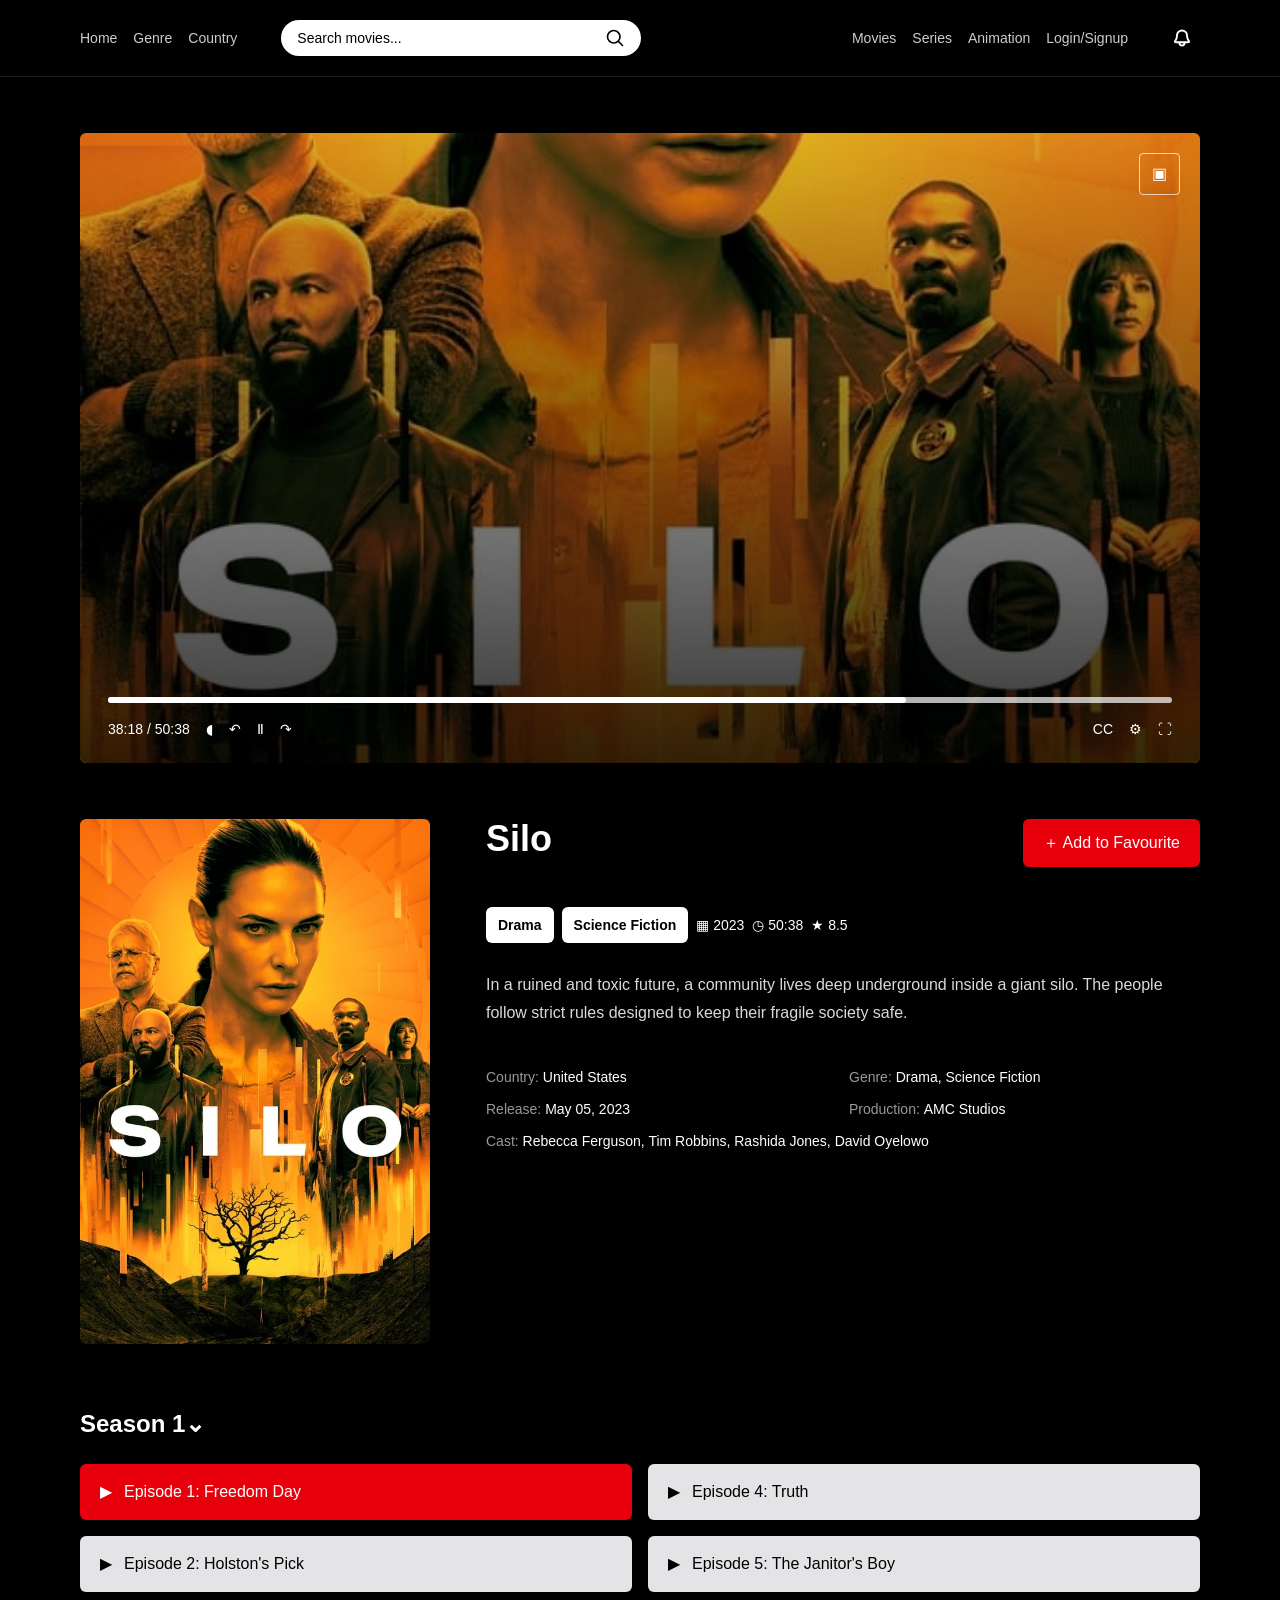
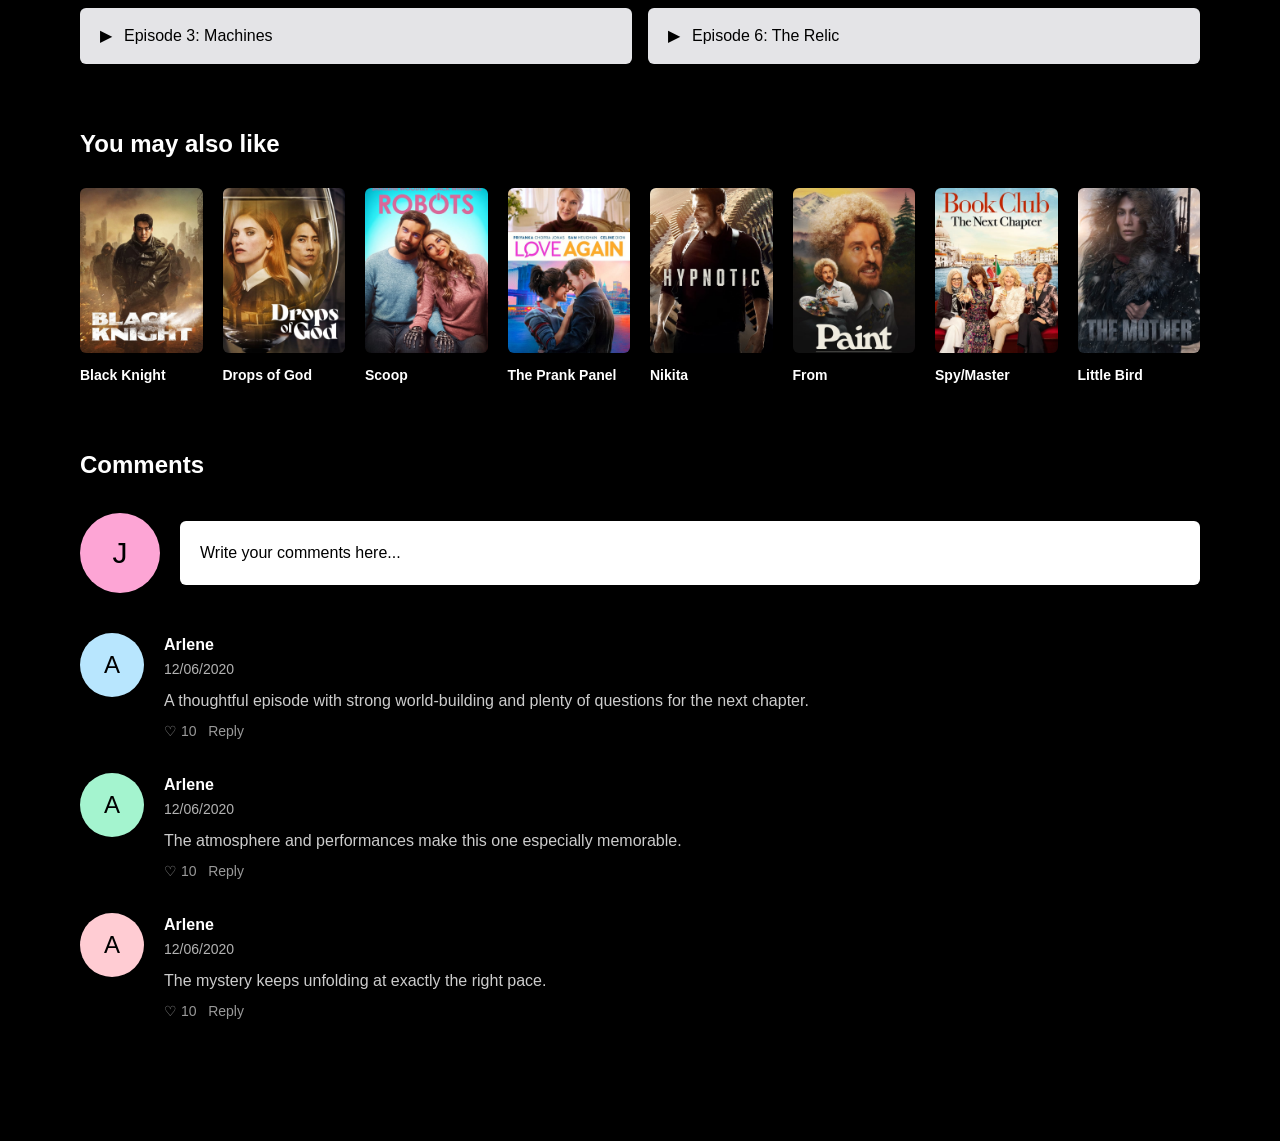
==== details.html @ daecde94 "Initialize movie website" ====
<!doctype html>
<html lang="en">
  <head>
    <meta charset="UTF-8" />
    <meta name="viewport" content="width=device-width, initial-scale=1.0" />
    <meta
      name="description"
      content="Silo series details, episodes, recommendations, and comments."
    />
    <title>Silo | Reelbox</title>
    <link href="src/output.css" rel="stylesheet" />
  </head>
  <body class="min-h-screen bg-black font-poppins text-white">
    <header class="border-b border-white/10 bg-black">
      <nav
        class="mx-auto flex max-w-[1440px] flex-wrap items-center gap-5 px-5 py-5 lg:flex-nowrap lg:gap-9 lg:px-20"
      >
       
        <div class="flex gap-4 text-sm text-white/80">
          <a href="index.html#home">Home</a>
          <a href="index.html#genre">Genre</a>
          <a href="index.html#country">Country</a>
        </div>
        <form
          class="order-3 flex w-full items-center gap-3 rounded-full bg-white px-4 py-2 text-sm text-black lg:order-none lg:ml-2 lg:max-w-[360px]"
          role="search"
        >
          <label class="sr-only" for="details-search">Search titles</label>
          <input
            id="details-search"
            type="search"
            placeholder="Search movies..."
            class="min-w-0 flex-1 bg-transparent outline-none"
          />
          <img
            src="image/search-svgrepo-com.svg"
            alt=""
            width="20"
            height="20"
          />
        </form>
        <div class="ml-auto hidden gap-4 text-sm text-white/80 lg:flex">
          <a href="index.html#Movies">Movies</a>
          <a href="index.html#Series">Series</a>
          <a href="index.html#Recommended">Animation</a>
          <a href="#comments">Login/Signup</a>
        </div>
        <button
          type="button"
          aria-label="Notifications"
          class="rounded-full p-2 hover:bg-white/10"
        >
          <img src="image/bell-svgrepo-com.svg" alt="" width="20" height="20" />
        </button>
      </nav>
    </header>

    <main class="mx-auto max-w-[1440px] px-5 py-10 lg:px-20 lg:py-14">
      <section
        aria-label="Silo player"
        class="relative overflow-hidden rounded-md bg-zinc-900"
      >
        <div
          class="aspect-video bg-cover bg-center"
          style="
            background-image:
              linear-gradient(0deg, rgba(0, 0, 0, 0.8), rgba(0, 0, 0, 0.12)),
              url(&quot;image/h1.jpg&quot;);
          "
        >
          <button
            type="button"
            aria-label="Picture in picture"
            class="absolute right-5 top-5 rounded border border-white/70 px-3 py-2"
          >
            ▣
          </button>
          <div class="absolute inset-x-7 bottom-6">
            <div class="h-1.5 rounded-full bg-white/70">
              <div class="h-full w-3/4 rounded-full bg-white"></div>
            </div>
            <div class="mt-4 flex items-center gap-4 text-sm">
              <span>38:18 / 50:38</span
              ><button type="button" aria-label="Mute">◖</button
              ><button type="button" aria-label="Replay">↶</button
              ><button type="button" aria-label="Pause">Ⅱ</button
              ><button type="button" aria-label="Forward">↷</button
              ><span class="ml-auto">CC</span><span>⚙</span><span>⛶</span>
            </div>
          </div>
        </div>
      </section>

      <section class="mt-14 grid gap-10 lg:grid-cols-[350px_1fr] lg:gap-14">
        <img
          src="image/h1.jpg"
          alt="Silo poster"
          class="w-full rounded-md object-cover"
        />
        <div>
          <div class="flex flex-wrap items-start justify-between gap-5">
            <h1 class="text-4xl font-bold">Silo</h1>
            <button
              type="button"
              class="rounded-md bg-red-600 px-5 py-3 font-medium hover:bg-red-500"
            >
              ＋ Add to Favourite
            </button>
          </div>
          <div class="mt-10 flex flex-wrap items-center gap-2 text-sm">
            <span class="rounded-md bg-white px-3 py-2 font-semibold text-black"
              >Drama</span
            ><span
              class="rounded-md bg-white px-3 py-2 font-semibold text-black"
              >Science Fiction</span
            ><span>▦ 2023</span><span>◷ 50:38</span><span>★ 8.5</span>
          </div>
          <p class="mt-7 max-w-3xl leading-7 text-white/85">
            In a ruined and toxic future, a community lives deep underground
            inside a giant silo. The people follow strict rules designed to keep
            their fragile society safe.
          </p>
          <dl class="mt-10 grid gap-3 text-sm sm:grid-cols-2">
            <div>
              <dt class="inline text-white/60">Country:</dt>
              <dd class="inline">United States</dd>
            </div>
            <div>
              <dt class="inline text-white/60">Genre:</dt>
              <dd class="inline">Drama, Science Fiction</dd>
            </div>
            <div>
              <dt class="inline text-white/60">Release:</dt>
              <dd class="inline">May 05, 2023</dd>
            </div>
            <div>
              <dt class="inline text-white/60">Production:</dt>
              <dd class="inline">AMC Studios</dd>
            </div>
            <div class="sm:col-span-2">
              <dt class="inline text-white/60">Cast:</dt>
              <dd class="inline">
                Rebecca Ferguson, Tim Robbins, Rashida Jones, David Oyelowo
              </dd>
            </div>
          </dl>
        </div>
      </section>

      <section class="mt-16" aria-labelledby="season-heading">
        <h2 id="season-heading" class="mb-6 text-2xl font-bold">Season 1⌄</h2>
        <div class="grid gap-4 md:grid-cols-2">
          <button
            type="button"
            class="flex items-center gap-3 rounded-md bg-red-600 px-5 py-4 text-left"
          >
            ▶ <span>Episode 1: Freedom Day</span>
          </button>
          <button
            type="button"
            class="flex items-center gap-3 rounded-md bg-zinc-200 px-5 py-4 text-left text-black"
          >
            ▶ <span>Episode 4: Truth</span>
          </button>
          <button
            type="button"
            class="flex items-center gap-3 rounded-md bg-zinc-200 px-5 py-4 text-left text-black"
          >
            ▶ <span>Episode 2: Holston's Pick</span>
          </button>
          <button
            type="button"
            class="flex items-center gap-3 rounded-md bg-zinc-200 px-5 py-4 text-left text-black"
          >
            ▶ <span>Episode 5: The Janitor's Boy</span>
          </button>
          <button
            type="button"
            class="flex items-center gap-3 rounded-md bg-zinc-200 px-5 py-4 text-left text-black"
          >
            ▶ <span>Episode 3: Machines</span>
          </button>
          <button
            type="button"
            class="flex items-center gap-3 rounded-md bg-zinc-200 px-5 py-4 text-left text-black"
          >
            ▶ <span>Episode 6: The Relic</span>
          </button>
        </div>
      </section>

      <section class="mt-16" aria-labelledby="related-heading">
        <h2 id="related-heading" class="mb-7 text-2xl font-bold">
          You may also like
        </h2>
        <div class="grid grid-cols-2 gap-5 sm:grid-cols-4 lg:grid-cols-8">
          <article>
            <img
              src="image/h2.jpg"
              alt="Black Knight"
              class="aspect-[256/344] w-full rounded-md object-cover"
            />
            <h3 class="mt-3 text-sm font-semibold">Black Knight</h3>
          </article>
          <article>
            <img
              src="image/h3.jpg"
              alt="Drops of God"
              class="aspect-[256/344] w-full rounded-md object-cover"
            />
            <h3 class="mt-3 text-sm font-semibold">Drops of God</h3>
          </article>
          <article>
            <img
              src="image/i1.jpg"
              alt="Scoop"
              class="aspect-[256/344] w-full rounded-md object-cover"
            />
            <h3 class="mt-3 text-sm font-semibold">Scoop</h3>
          </article>
          <article>
            <img
              src="image/i2.jpg"
              alt="The Prank Panel"
              class="aspect-[256/344] w-full rounded-md object-cover"
            />
            <h3 class="mt-3 text-sm font-semibold">The Prank Panel</h3>
          </article>
          <article>
            <img
              src="image/i3.jpg"
              alt="Nikita"
              class="aspect-[256/344] w-full rounded-md object-cover"
            />
            <h3 class="mt-3 text-sm font-semibold">Nikita</h3>
          </article>
          <article>
            <img
              src="image/i4.jpg"
              alt="From"
              class="aspect-[256/344] w-full rounded-md object-cover"
            />
            <h3 class="mt-3 text-sm font-semibold">From</h3>
          </article>
          <article>
            <img
              src="image/i5.jpg"
              alt="Spy Master"
              class="aspect-[256/344] w-full rounded-md object-cover"
            />
            <h3 class="mt-3 text-sm font-semibold">Spy/Master</h3>
          </article>
          <article>
            <img
              src="image/i6.jpg"
              alt="Little Bird"
              class="aspect-[256/344] w-full rounded-md object-cover"
            />
            <h3 class="mt-3 text-sm font-semibold">Little Bird</h3>
          </article>
        </div>
      </section>

      <section
        id="comments"
        class="mt-16 pb-16"
        aria-labelledby="comments-heading"
      >
        <h2 id="comments-heading" class="mb-8 text-2xl font-bold">Comments</h2>
        <form class="mb-10 flex items-center gap-5">
          <div
            class="grid size-20 shrink-0 place-items-center rounded-full bg-pink-300 text-3xl text-black"
          >
            J
          </div>
          <label class="sr-only" for="comment">Write your comment</label
          ><input
            id="comment"
            type="text"
            placeholder="Write your comments here..."
            class="w-full rounded-md bg-white px-5 py-5 text-black outline-none"
          />
        </form>
        <div class="space-y-8">
          <article class="flex gap-5">
            <div
              class="grid size-16 shrink-0 place-items-center rounded-full bg-sky-200 text-2xl text-black"
            >
              A
            </div>
            <div>
              <h3 class="font-semibold">Arlene</h3>
              <time class="text-sm text-white/70">12/06/2020</time>
              <p class="mt-2 text-white/80">
                A thoughtful episode with strong world-building and plenty of
                questions for the next chapter.
              </p>
              <div class="mt-2 text-sm text-white/60">♡ 10 &nbsp; Reply</div>
            </div>
          </article>
          <article class="flex gap-5">
            <div
              class="grid size-16 shrink-0 place-items-center rounded-full bg-emerald-200 text-2xl text-black"
            >
              A
            </div>
            <div>
              <h3 class="font-semibold">Arlene</h3>
              <time class="text-sm text-white/70">12/06/2020</time>
              <p class="mt-2 text-white/80">
                The atmosphere and performances make this one especially
                memorable.
              </p>
              <div class="mt-2 text-sm text-white/60">♡ 10 &nbsp; Reply</div>
            </div>
          </article>
          <article class="flex gap-5">
            <div
              class="grid size-16 shrink-0 place-items-center rounded-full bg-rose-200 text-2xl text-black"
            >
              A
            </div>
            <div>
              <h3 class="font-semibold">Arlene</h3>
              <time class="text-sm text-white/70">12/06/2020</time>
              <p class="mt-2 text-white/80">
                The mystery keeps unfolding at exactly the right pace.
              </p>
              <div class="mt-2 text-sm text-white/60">♡ 10 &nbsp; Reply</div>
            </div>
          </article>
        </div>
      </section>
    </main>
  </body>
</html>
---- src/output.css ----
/*! tailwindcss v4.3.3 | MIT License | https://tailwindcss.com */
@layer properties;
@layer theme, base, components, utilities;
@layer theme {
  :root, :host {
    --font-sans: -apple-system, BlinkMacSystemFont, "Segoe UI", Roboto, "Helvetica Neue",
      "Noto Sans", Arial, sans-serif, "Apple Color Emoji", "Segoe UI Emoji",
      "Segoe UI Symbol", "Noto Color Emoji";
    --font-mono: ui-monospace, SFMono-Regular, Menlo, Monaco, Consolas, "Liberation Mono",
      "Courier New", monospace;
    --color-red-500: oklch(63.7% 0.237 25.331);
    --color-red-600: oklch(57.7% 0.245 27.325);
    --color-red-700: oklch(50.5% 0.213 27.518);
    --color-emerald-200: oklch(90.5% 0.093 164.15);
    --color-sky-200: oklch(90.1% 0.058 230.902);
    --color-pink-300: oklch(82.3% 0.12 346.018);
    --color-rose-200: oklch(89.2% 0.058 10.001);
    --color-gray-300: oklch(87.2% 0.01 258.338);
    --color-gray-500: oklch(55.1% 0.027 264.364);
    --color-zinc-200: oklch(92% 0.004 286.32);
    --color-zinc-900: oklch(21% 0.006 285.885);
    --color-black: #000;
    --color-white: #fff;
    --spacing: 0.25rem;
    --container-3xl: 48rem;
    --text-xs: 0.75rem;
    --text-xs--line-height: calc(1 / 0.75);
    --text-sm: 0.875rem;
    --text-sm--line-height: calc(1.25 / 0.875);
    --text-base: 1rem;
    --text-base--line-height: calc(1.5 / 1);
    --text-lg: 1.125rem;
    --text-lg--line-height: calc(1.75 / 1.125);
    --text-xl: 1.25rem;
    --text-xl--line-height: calc(1.75 / 1.25);
    --text-2xl: 1.5rem;
    --text-2xl--line-height: calc(2 / 1.5);
    --text-3xl: 1.875rem;
    --text-3xl--line-height: calc(2.25 / 1.875);
    --text-4xl: 2.25rem;
    --text-4xl--line-height: calc(2.5 / 2.25);
    --text-5xl: 3rem;
    --text-5xl--line-height: 1;
    --text-6xl: 3.75rem;
    --text-6xl--line-height: 1;
    --font-weight-medium: 500;
    --font-weight-semibold: 600;
    --font-weight-bold: 700;
    --tracking-normal: 0em;
    --leading-tight: 1.25;
    --radius-md: 0.375rem;
    --radius-xl: 0.75rem;
    --aspect-video: 16 / 9;
    --default-font-family: var(--font-sans);
    --default-mono-font-family: var(--font-mono);
    --font-poppins: "Poppins", sans-serif;
  }
}
@layer base {
  *, ::after, ::before, ::backdrop, ::file-selector-button {
    box-sizing: border-box;
    margin: 0;
    padding: 0;
    border: 0 solid;
  }
  html, :host {
    line-height: 1.5;
    -webkit-text-size-adjust: 100%;
    tab-size: 4;
    font-family: var(--default-font-family, -apple-system, BlinkMacSystemFont, "Segoe UI", Roboto, "Helvetica Neue", "Noto Sans", Arial, sans-serif, "Apple Color Emoji", "Segoe UI Emoji", "Segoe UI Symbol", "Noto Color Emoji");
    font-feature-settings: var(--default-font-feature-settings, normal);
    font-variation-settings: var(--default-font-variation-settings, normal);
    -webkit-tap-highlight-color: transparent;
  }
  hr {
    height: 0;
    color: inherit;
    border-top-width: 1px;
  }
  abbr:where([title]) {
    -webkit-text-decoration: underline dotted;
    text-decoration: underline dotted;
  }
  h1, h2, h3, h4, h5, h6 {
    font-size: inherit;
    font-weight: inherit;
  }
  a {
    color: inherit;
    -webkit-text-decoration: inherit;
    text-decoration: inherit;
  }
  b, strong {
    font-weight: bolder;
  }
  code, kbd, samp, pre {
    font-family: var(--default-mono-font-family, ui-monospace, SFMono-Regular, Menlo, Monaco, Consolas, "Liberation Mono", "Courier New", monospace);
    font-feature-settings: var(--default-mono-font-feature-settings, normal);
    font-variation-settings: var(--default-mono-font-variation-settings, normal);
    font-size: 1em;
  }
  small {
    font-size: 80%;
  }
  sub, sup {
    font-size: 75%;
    line-height: 0;
    position: relative;
    vertical-align: baseline;
  }
  sub {
    bottom: -0.25em;
  }
  sup {
    top: -0.5em;
  }
  table {
    text-indent: 0;
    border-color: inherit;
    border-collapse: collapse;
  }
  :-moz-focusring:where(:not(iframe)) {
    outline: auto;
  }
  progress {
    vertical-align: baseline;
  }
  summary {
    display: list-item;
  }
  ol, ul, menu {
    list-style: none;
  }
  img, svg, video, canvas, audio, iframe, embed, object {
    display: block;
    vertical-align: middle;
  }
  img, video {
    max-width: 100%;
    height: auto;
  }
  button, input, select, optgroup, textarea, ::file-selector-button {
    font: inherit;
    font-feature-settings: inherit;
    font-variation-settings: inherit;
    letter-spacing: inherit;
    color: inherit;
    border-radius: 0;
    background-color: transparent;
    opacity: 1;
  }
  :where(select:is([multiple], [size])) optgroup {
    font-weight: bolder;
  }
  :where(select:is([multiple], [size])) optgroup option {
    padding-inline-start: 20px;
  }
  ::file-selector-button {
    margin-inline-end: 4px;
  }
  ::placeholder {
    opacity: 1;
  }
  @supports (not (-webkit-appearance: -apple-pay-button))  or (contain-intrinsic-size: 1px) {
    ::placeholder {
      color: currentcolor;
      @supports (color: color-mix(in lab, red, red)) {
        color: color-mix(in oklab, currentcolor 50%, transparent);
      }
    }
  }
  textarea {
    resize: vertical;
  }
  ::-webkit-search-decoration {
    -webkit-appearance: none;
  }
  ::-webkit-date-and-time-value {
    min-height: 1lh;
    text-align: inherit;
  }
  ::-webkit-datetime-edit {
    display: inline-flex;
  }
  ::-webkit-datetime-edit-fields-wrapper {
    padding: 0;
  }
  ::-webkit-datetime-edit, ::-webkit-datetime-edit-year-field, ::-webkit-datetime-edit-month-field, ::-webkit-datetime-edit-day-field, ::-webkit-datetime-edit-hour-field, ::-webkit-datetime-edit-minute-field, ::-webkit-datetime-edit-second-field, ::-webkit-datetime-edit-millisecond-field, ::-webkit-datetime-edit-meridiem-field {
    padding-block: 0;
  }
  ::-webkit-calendar-picker-indicator {
    line-height: 1;
  }
  :-moz-ui-invalid {
    box-shadow: none;
  }
  button, input:where([type="button"], [type="reset"], [type="submit"]), ::file-selector-button {
    appearance: button;
  }
  ::-webkit-inner-spin-button, ::-webkit-outer-spin-button {
    height: auto;
  }
  [hidden]:where(:not([hidden="until-found"])) {
    display: none !important;
  }
}
@layer utilities {
  .invisible {
    visibility: hidden;
  }
  .sr-only {
    position: absolute;
    width: 1px;
    height: 1px;
    padding: 0;
    margin: -1px;
    overflow: hidden;
    clip-path: inset(50%);
    white-space: nowrap;
    border-width: 0;
  }
  .absolute {
    position: absolute;
  }
  .relative {
    position: relative;
  }
  .inset-x-4 {
    inset-inline: calc(var(--spacing) * 4);
  }
  .inset-x-7 {
    inset-inline: calc(var(--spacing) * 7);
  }
  .top-1\/2 {
    top: calc(1 / 2 * 100%);
  }
  .top-4 {
    top: calc(var(--spacing) * 4);
  }
  .top-5 {
    top: calc(var(--spacing) * 5);
  }
  .top-\[35\%\] {
    top: 35%;
  }
  .right-5 {
    right: calc(var(--spacing) * 5);
  }
  .bottom-6 {
    bottom: calc(var(--spacing) * 6);
  }
  .left-1\/2 {
    left: calc(1 / 2 * 100%);
  }
  .isolate {
    isolation: isolate;
  }
  .z-10 {
    z-index: 10;
  }
  .order-3 {
    order: 3;
  }
  .mx-auto {
    margin-inline: auto;
  }
  .mt-2 {
    margin-top: calc(var(--spacing) * 2);
  }
  .mt-3 {
    margin-top: calc(var(--spacing) * 3);
  }
  .mt-4 {
    margin-top: calc(var(--spacing) * 4);
  }
  .mt-5 {
    margin-top: calc(var(--spacing) * 5);
  }
  .mt-7 {
    margin-top: calc(var(--spacing) * 7);
  }
  .mt-10 {
    margin-top: calc(var(--spacing) * 10);
  }
  .mt-12 {
    margin-top: calc(var(--spacing) * 12);
  }
  .mt-14 {
    margin-top: calc(var(--spacing) * 14);
  }
  .mt-16 {
    margin-top: calc(var(--spacing) * 16);
  }
  .mr-auto {
    margin-right: auto;
  }
  .mb-6 {
    margin-bottom: calc(var(--spacing) * 6);
  }
  .mb-7 {
    margin-bottom: calc(var(--spacing) * 7);
  }
  .mb-8 {
    margin-bottom: calc(var(--spacing) * 8);
  }
  .mb-10 {
    margin-bottom: calc(var(--spacing) * 10);
  }
  .ml-auto {
    margin-left: auto;
  }
  .block {
    display: block;
  }
  .flex {
    display: flex;
  }
  .grid {
    display: grid;
  }
  .hidden {
    display: none;
  }
  .inline {
    display: inline;
  }
  .aspect-\[256\/344\] {
    aspect-ratio: 256/344;
  }
  .aspect-\[352\/293\] {
    aspect-ratio: 352/293;
  }
  .aspect-video {
    aspect-ratio: var(--aspect-video);
  }
  .size-15 {
    width: calc(var(--spacing) * 15);
    height: calc(var(--spacing) * 15);
  }
  .size-16 {
    width: calc(var(--spacing) * 16);
    height: calc(var(--spacing) * 16);
  }
  .size-20 {
    width: calc(var(--spacing) * 20);
    height: calc(var(--spacing) * 20);
  }
  .h-1\.5 {
    height: calc(var(--spacing) * 1.5);
  }
  .h-10 {
    height: calc(var(--spacing) * 10);
  }
  .h-\[13\.3px\] {
    height: 13.3px;
  }
  .h-\[15px\] {
    height: 15px;
  }
  .h-\[21px\] {
    height: 21px;
  }
  .h-\[103px\] {
    height: 103px;
  }
  .h-full {
    height: 100%;
  }
  .min-h-\[680px\] {
    min-height: 680px;
  }
  .min-h-screen {
    min-height: 100vh;
  }
  .w-3\/4 {
    width: calc(3 / 4 * 100%);
  }
  .w-10 {
    width: calc(var(--spacing) * 10);
  }
  .w-\[13\.3px\] {
    width: 13.3px;
  }
  .w-\[21px\] {
    width: 21px;
  }
  .w-\[34px\] {
    width: 34px;
  }
  .w-\[64px\] {
    width: 64px;
  }
  .w-full {
    width: 100%;
  }
  .max-w-3xl {
    max-width: var(--container-3xl);
  }
  .max-w-\[860px\] {
    max-width: 860px;
  }
  .max-w-\[1440px\] {
    max-width: 1440px;
  }
  .max-w-full {
    max-width: 100%;
  }
  .min-w-0 {
    min-width: 0px;
  }
  .flex-1 {
    flex: 1;
  }
  .flex-none {
    flex: none;
  }
  .shrink-0 {
    flex-shrink: 0;
  }
  .-translate-x-1\/2 {
    --tw-translate-x: calc(calc(1 / 2 * 100%) * -1);
    translate: var(--tw-translate-x) var(--tw-translate-y);
  }
  .-translate-y-1\/2 {
    --tw-translate-y: calc(calc(1 / 2 * 100%) * -1);
    translate: var(--tw-translate-x) var(--tw-translate-y);
  }
  .cursor-pointer {
    cursor: pointer;
  }
  .grid-cols-1 {
    grid-template-columns: repeat(1, minmax(0, 1fr));
  }
  .grid-cols-2 {
    grid-template-columns: repeat(2, minmax(0, 1fr));
  }
  .flex-col {
    flex-direction: column;
  }
  .flex-wrap {
    flex-wrap: wrap;
  }
  .place-items-center {
    place-items: center;
  }
  .items-center {
    align-items: center;
  }
  .items-start {
    align-items: flex-start;
  }
  .justify-between {
    justify-content: space-between;
  }
  .justify-center {
    justify-content: center;
  }
  .justify-end {
    justify-content: flex-end;
  }
  .gap-1 {
    gap: var(--spacing);
  }
  .gap-2 {
    gap: calc(var(--spacing) * 2);
  }
  .gap-2\.5 {
    gap: calc(var(--spacing) * 2.5);
  }
  .gap-3 {
    gap: calc(var(--spacing) * 3);
  }
  .gap-4 {
    gap: calc(var(--spacing) * 4);
  }
  .gap-5 {
    gap: calc(var(--spacing) * 5);
  }
  .gap-6 {
    gap: calc(var(--spacing) * 6);
  }
  .gap-10 {
    gap: calc(var(--spacing) * 10);
  }
  :where(.space-y-8 > :not(:last-child)) {
    --tw-space-y-reverse: 0;
    margin-block-start: calc(calc(var(--spacing) * 8) * var(--tw-space-y-reverse));
    margin-block-end: calc(calc(var(--spacing) * 8) * calc(1 - var(--tw-space-y-reverse)));
  }
  .gap-x-2 {
    column-gap: calc(var(--spacing) * 2);
  }
  .gap-x-3 {
    column-gap: calc(var(--spacing) * 3);
  }
  .gap-x-5 {
    column-gap: calc(var(--spacing) * 5);
  }
  .gap-y-3 {
    row-gap: calc(var(--spacing) * 3);
  }
  .gap-y-5 {
    row-gap: calc(var(--spacing) * 5);
  }
  .self-center {
    align-self: center;
  }
  .overflow-hidden {
    overflow: hidden;
  }
  .overflow-x-hidden {
    overflow-x: hidden;
  }
  .rounded {
    border-radius: 0.25rem;
  }
  .rounded-full {
    border-radius: calc(infinity * 1px);
  }
  .rounded-md {
    border-radius: var(--radius-md);
  }
  .rounded-xl {
    border-radius: var(--radius-xl);
  }
  .border {
    border-style: var(--tw-border-style);
    border-width: 1px;
  }
  .border-2 {
    border-style: var(--tw-border-style);
    border-width: 2px;
  }
  .border-b {
    border-bottom-style: var(--tw-border-style);
    border-bottom-width: 1px;
  }
  .border-gray-300 {
    border-color: var(--color-gray-300);
  }
  .border-red-600 {
    border-color: var(--color-red-600);
  }
  .border-white\/10 {
    border-color: color-mix(in srgb, #fff 10%, transparent);
    @supports (color: color-mix(in lab, red, red)) {
      border-color: color-mix(in oklab, var(--color-white) 10%, transparent);
    }
  }
  .border-white\/70 {
    border-color: color-mix(in srgb, #fff 70%, transparent);
    @supports (color: color-mix(in lab, red, red)) {
      border-color: color-mix(in oklab, var(--color-white) 70%, transparent);
    }
  }
  .bg-\[\#050505\] {
    background-color: #050505;
  }
  .bg-\[\#ff0000\] {
    background-color: #ff0000;
  }
  .bg-black {
    background-color: var(--color-black);
  }
  .bg-black\/10 {
    background-color: color-mix(in srgb, #000 10%, transparent);
    @supports (color: color-mix(in lab, red, red)) {
      background-color: color-mix(in oklab, var(--color-black) 10%, transparent);
    }
  }
  .bg-emerald-200 {
    background-color: var(--color-emerald-200);
  }
  .bg-pink-300 {
    background-color: var(--color-pink-300);
  }
  .bg-red-600 {
    background-color: var(--color-red-600);
  }
  .bg-red-700 {
    background-color: var(--color-red-700);
  }
  .bg-rose-200 {
    background-color: var(--color-rose-200);
  }
  .bg-sky-200 {
    background-color: var(--color-sky-200);
  }
  .bg-transparent {
    background-color: transparent;
  }
  .bg-white {
    background-color: var(--color-white);
  }
  .bg-white\/70 {
    background-color: color-mix(in srgb, #fff 70%, transparent);
    @supports (color: color-mix(in lab, red, red)) {
      background-color: color-mix(in oklab, var(--color-white) 70%, transparent);
    }
  }
  .bg-zinc-200 {
    background-color: var(--color-zinc-200);
  }
  .bg-zinc-900 {
    background-color: var(--color-zinc-900);
  }
  .bg-\[url\(\'\.\.\/image\/Rectangle\.png\'\)\] {
    background-image: url('../image/Rectangle.png');
  }
  .bg-cover {
    background-size: cover;
  }
  .bg-center {
    background-position: center;
  }
  .object-cover {
    object-fit: cover;
  }
  .p-2 {
    padding: calc(var(--spacing) * 2);
  }
  .px-2 {
    padding-inline: calc(var(--spacing) * 2);
  }
  .px-3 {
    padding-inline: calc(var(--spacing) * 3);
  }
  .px-4 {
    padding-inline: calc(var(--spacing) * 4);
  }
  .px-5 {
    padding-inline: calc(var(--spacing) * 5);
  }
  .px-6 {
    padding-inline: calc(var(--spacing) * 6);
  }
  .py-1 {
    padding-block: var(--spacing);
  }
  .py-1\.5 {
    padding-block: calc(var(--spacing) * 1.5);
  }
  .py-2 {
    padding-block: calc(var(--spacing) * 2);
  }
  .py-3 {
    padding-block: calc(var(--spacing) * 3);
  }
  .py-4 {
    padding-block: calc(var(--spacing) * 4);
  }
  .py-5 {
    padding-block: calc(var(--spacing) * 5);
  }
  .py-10 {
    padding-block: calc(var(--spacing) * 10);
  }
  .pt-10 {
    padding-top: calc(var(--spacing) * 10);
  }
  .pt-20 {
    padding-top: calc(var(--spacing) * 20);
  }
  .pb-12 {
    padding-bottom: calc(var(--spacing) * 12);
  }
  .pb-16 {
    padding-bottom: calc(var(--spacing) * 16);
  }
  .text-left {
    text-align: left;
  }
  .font-poppins {
    font-family: var(--font-poppins);
  }
  .text-2xl {
    font-size: var(--text-2xl);
    line-height: var(--tw-leading, var(--text-2xl--line-height));
  }
  .text-3xl {
    font-size: var(--text-3xl);
    line-height: var(--tw-leading, var(--text-3xl--line-height));
  }
  .text-4xl {
    font-size: var(--text-4xl);
    line-height: var(--tw-leading, var(--text-4xl--line-height));
  }
  .text-base {
    font-size: var(--text-base);
    line-height: var(--tw-leading, var(--text-base--line-height));
  }
  .text-lg {
    font-size: var(--text-lg);
    line-height: var(--tw-leading, var(--text-lg--line-height));
  }
  .text-sm {
    font-size: var(--text-sm);
    line-height: var(--tw-leading, var(--text-sm--line-height));
  }
  .text-xl {
    font-size: var(--text-xl);
    line-height: var(--tw-leading, var(--text-xl--line-height));
  }
  .text-xs {
    font-size: var(--text-xs);
    line-height: var(--tw-leading, var(--text-xs--line-height));
  }
  .text-\[11px\] {
    font-size: 11px;
  }
  .leading-6 {
    --tw-leading: calc(var(--spacing) * 6);
    line-height: calc(var(--spacing) * 6);
  }
  .leading-7 {
    --tw-leading: calc(var(--spacing) * 7);
    line-height: calc(var(--spacing) * 7);
  }
  .leading-none {
    --tw-leading: 1;
    line-height: 1;
  }
  .leading-tight {
    --tw-leading: var(--leading-tight);
    line-height: var(--leading-tight);
  }
  .font-bold {
    --tw-font-weight: var(--font-weight-bold);
    font-weight: var(--font-weight-bold);
  }
  .font-medium {
    --tw-font-weight: var(--font-weight-medium);
    font-weight: var(--font-weight-medium);
  }
  .font-semibold {
    --tw-font-weight: var(--font-weight-semibold);
    font-weight: var(--font-weight-semibold);
  }
  .tracking-normal {
    --tw-tracking: var(--tracking-normal);
    letter-spacing: var(--tracking-normal);
  }
  .text-black {
    color: var(--color-black);
  }
  .text-white {
    color: var(--color-white);
  }
  .text-white\/60 {
    color: color-mix(in srgb, #fff 60%, transparent);
    @supports (color: color-mix(in lab, red, red)) {
      color: color-mix(in oklab, var(--color-white) 60%, transparent);
    }
  }
  .text-white\/70 {
    color: color-mix(in srgb, #fff 70%, transparent);
    @supports (color: color-mix(in lab, red, red)) {
      color: color-mix(in oklab, var(--color-white) 70%, transparent);
    }
  }
  .text-white\/80 {
    color: color-mix(in srgb, #fff 80%, transparent);
    @supports (color: color-mix(in lab, red, red)) {
      color: color-mix(in oklab, var(--color-white) 80%, transparent);
    }
  }
  .text-white\/85 {
    color: color-mix(in srgb, #fff 85%, transparent);
    @supports (color: color-mix(in lab, red, red)) {
      color: color-mix(in oklab, var(--color-white) 85%, transparent);
    }
  }
  .outline-none {
    --tw-outline-style: none;
    outline-style: none;
  }
  .placeholder\:text-gray-500::placeholder {
    color: var(--color-gray-500);
  }
  .before\:absolute::before {
    content: var(--tw-content);
    position: absolute;
  }
  .before\:inset-0::before {
    content: var(--tw-content);
    inset: 0px;
  }
  .before\:z-0::before {
    content: var(--tw-content);
    z-index: 0;
  }
  .before\:bg-\[linear-gradient\(90deg\,rgba\(0\,0\,0\,\.88\)\,rgba\(0\,0\,0\,\.44\)\,rgba\(0\,0\,0\,\.12\)\)\,linear-gradient\(0deg\,\#050505\,transparent_42\%\)\]::before {
    content: var(--tw-content);
    background-image: linear-gradient(90deg,rgba(0,0,0,.88),rgba(0,0,0,.44),rgba(0,0,0,.12)),linear-gradient(0deg,#050505,transparent 42%);
  }
  .before\:content-\[\'\'\]::before {
    --tw-content: '';
    content: var(--tw-content);
  }
  @media (hover: hover) {
    .hover\:bg-red-500:hover {
      background-color: var(--color-red-500);
    }
    .hover\:bg-white\/10:hover {
      background-color: color-mix(in srgb, #fff 10%, transparent);
    }
    @supports (color: color-mix(in lab, red, red)) {
      .hover\:bg-white\/10:hover {
        background-color: color-mix(in oklab, var(--color-white) 10%, transparent);
      }
    }
  }
  .focus-visible\:outline-2:focus-visible {
    outline-style: var(--tw-outline-style);
    outline-width: 2px;
  }
  .focus-visible\:outline-red-500:focus-visible {
    outline-color: var(--color-red-500);
  }
  @media (width < 40rem) {
    .max-sm\:basis-full {
      flex-basis: 100%;
    }
    .max-sm\:flex-wrap {
      flex-wrap: wrap;
    }
  }
  @media (width >= 40rem) {
    .sm\:col-span-2 {
      grid-column: span 2 / span 2;
    }
    .sm\:min-h-\[760px\] {
      min-height: 760px;
    }
    .sm\:grid-cols-2 {
      grid-template-columns: repeat(2, minmax(0, 1fr));
    }
    .sm\:grid-cols-4 {
      grid-template-columns: repeat(4, minmax(0, 1fr));
    }
    .sm\:flex-row {
      flex-direction: row;
    }
    .sm\:flex-wrap {
      flex-wrap: wrap;
    }
    .sm\:px-8 {
      padding-inline: calc(var(--spacing) * 8);
    }
    .sm\:px-10 {
      padding-inline: calc(var(--spacing) * 10);
    }
    .sm\:pt-20 {
      padding-top: calc(var(--spacing) * 20);
    }
    .sm\:text-5xl {
      font-size: var(--text-5xl);
      line-height: var(--tw-leading, var(--text-5xl--line-height));
    }
    .sm\:text-base {
      font-size: var(--text-base);
      line-height: var(--tw-leading, var(--text-base--line-height));
    }
  }
  @media (width >= 48rem) {
    .md\:grid-cols-2 {
      grid-template-columns: repeat(2, minmax(0, 1fr));
    }
  }
  @media (width >= 64rem) {
    .lg\:order-none {
      order: 0;
    }
    .lg\:ml-2 {
      margin-left: calc(var(--spacing) * 2);
    }
    .lg\:flex {
      display: flex;
    }
    .lg\:max-w-\[360px\] {
      max-width: 360px;
    }
    .lg\:grid-cols-3 {
      grid-template-columns: repeat(3, minmax(0, 1fr));
    }
    .lg\:grid-cols-4 {
      grid-template-columns: repeat(4, minmax(0, 1fr));
    }
    .lg\:grid-cols-8 {
      grid-template-columns: repeat(8, minmax(0, 1fr));
    }
    .lg\:grid-cols-\[350px_1fr\] {
      grid-template-columns: 350px 1fr;
    }
    .lg\:flex-nowrap {
      flex-wrap: nowrap;
    }
    .lg\:gap-9 {
      gap: calc(var(--spacing) * 9);
    }
    .lg\:gap-10 {
      gap: calc(var(--spacing) * 10);
    }
    .lg\:gap-14 {
      gap: calc(var(--spacing) * 14);
    }
    .lg\:gap-x-10 {
      column-gap: calc(var(--spacing) * 10);
    }
    .lg\:px-20 {
      padding-inline: calc(var(--spacing) * 20);
    }
    .lg\:py-10 {
      padding-block: calc(var(--spacing) * 10);
    }
    .lg\:py-14 {
      padding-block: calc(var(--spacing) * 14);
    }
    .lg\:py-16 {
      padding-block: calc(var(--spacing) * 16);
    }
    .lg\:pt-28 {
      padding-top: calc(var(--spacing) * 28);
    }
    .lg\:text-6xl {
      font-size: var(--text-6xl);
      line-height: var(--tw-leading, var(--text-6xl--line-height));
    }
  }
}
@import url("https://fonts.googleapis.com/css2?family=Poppins:wght@300;400;500;600;700&display=swap");
@layer base {
  html {
    scroll-behavior: smooth;
  }
  body {
    min-width: 0;
    overflow-x: hidden;
    background: #050505;
    color: #fff;
    font-family: var(--font-poppins);
  }
  img {
    object-fit: cover;
  }
}
@property --tw-translate-x {
  syntax: "*";
  inherits: false;
  initial-value: 0;
}
@property --tw-translate-y {
  syntax: "*";
  inherits: false;
  initial-value: 0;
}
@property --tw-translate-z {
  syntax: "*";
  inherits: false;
  initial-value: 0;
}
@property --tw-space-y-reverse {
  syntax: "*";
  inherits: false;
  initial-value: 0;
}
@property --tw-border-style {
  syntax: "*";
  inherits: false;
  initial-value: solid;
}
@property --tw-leading {
  syntax: "*";
  inherits: false;
}
@property --tw-font-weight {
  syntax: "*";
  inherits: false;
}
@property --tw-tracking {
  syntax: "*";
  inherits: false;
}
@property --tw-content {
  syntax: "*";
  initial-value: "";
  inherits: false;
}
@property --tw-outline-style {
  syntax: "*";
  inherits: false;
  initial-value: solid;
}
@layer properties {
  @supports ((-webkit-hyphens: none) and (not (margin-trim: inline))) or ((-moz-orient: inline) and (not (color:rgb(from red r g b)))) {
    *, ::before, ::after, ::backdrop {
      --tw-translate-x: 0;
      --tw-translate-y: 0;
      --tw-translate-z: 0;
      --tw-space-y-reverse: 0;
      --tw-border-style: solid;
      --tw-leading: initial;
      --tw-font-weight: initial;
      --tw-tracking: initial;
      --tw-content: "";
      --tw-outline-style: solid;
    }
  }
}
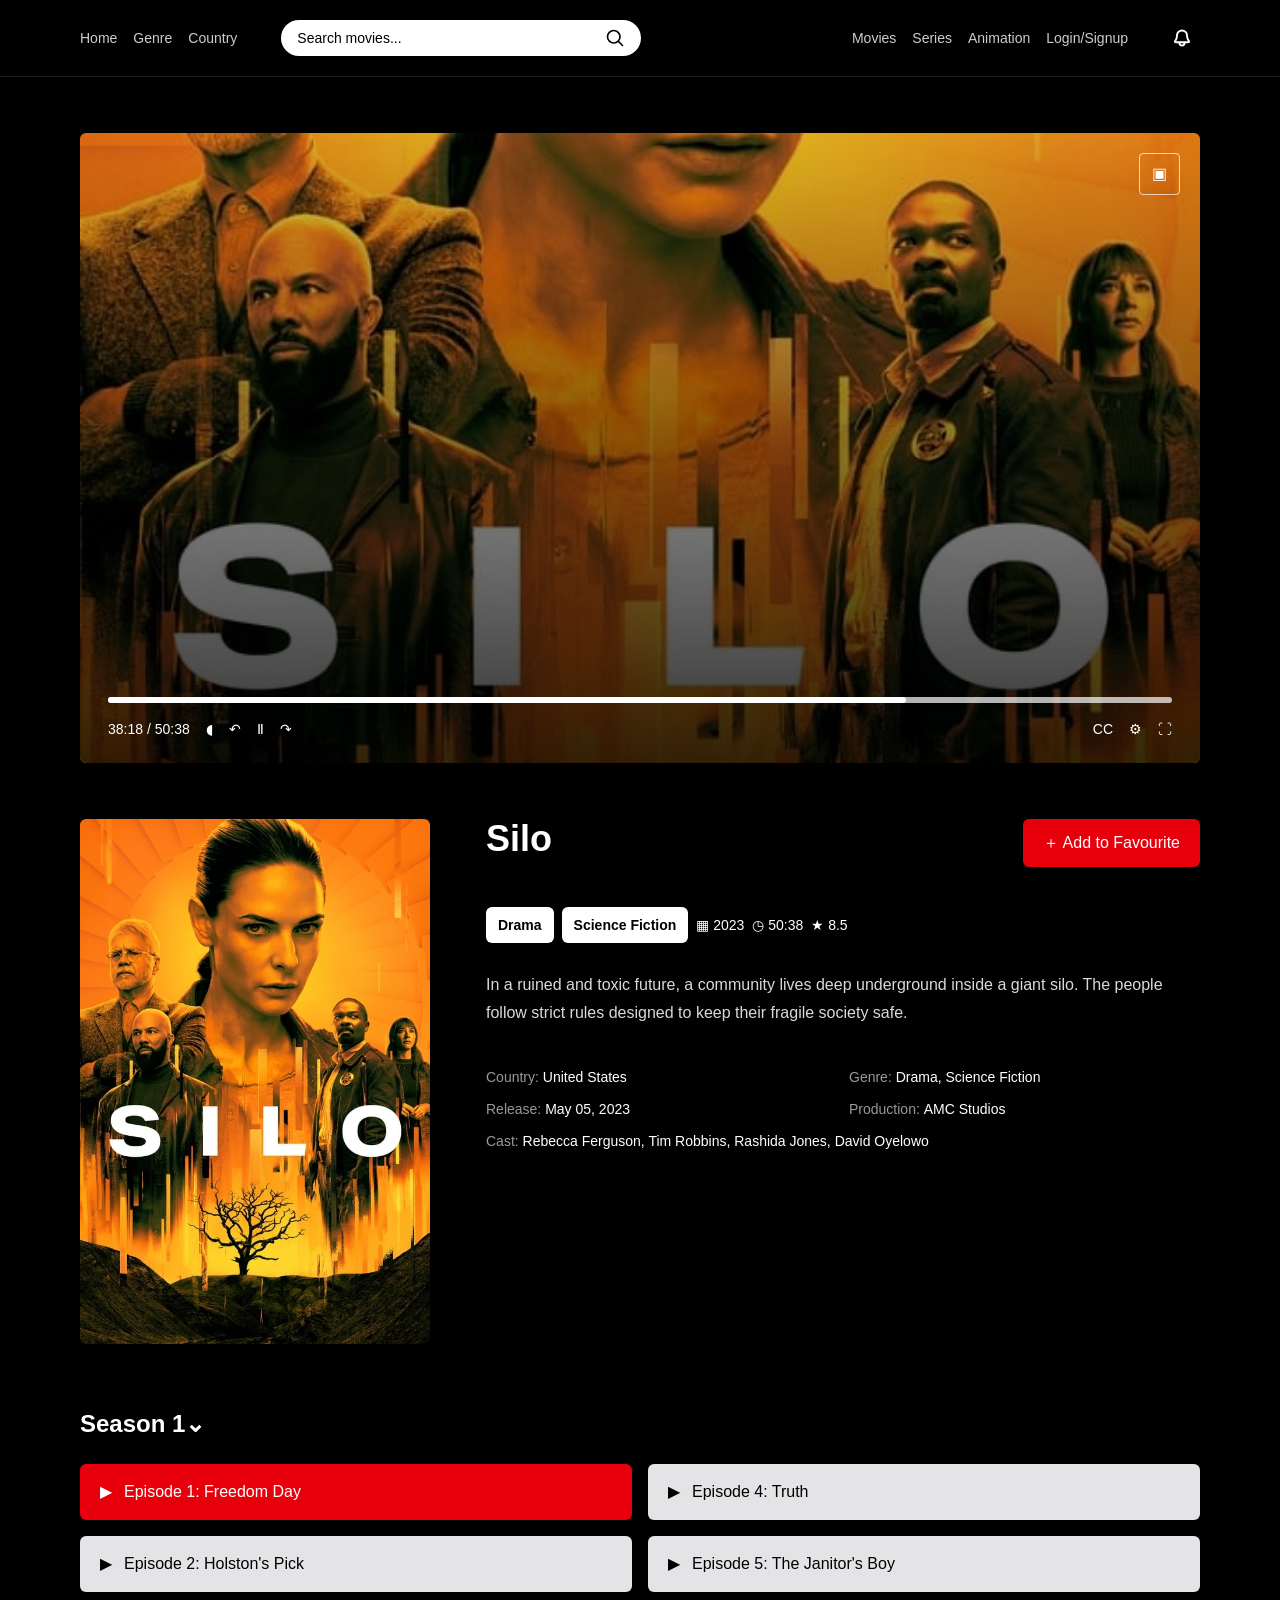
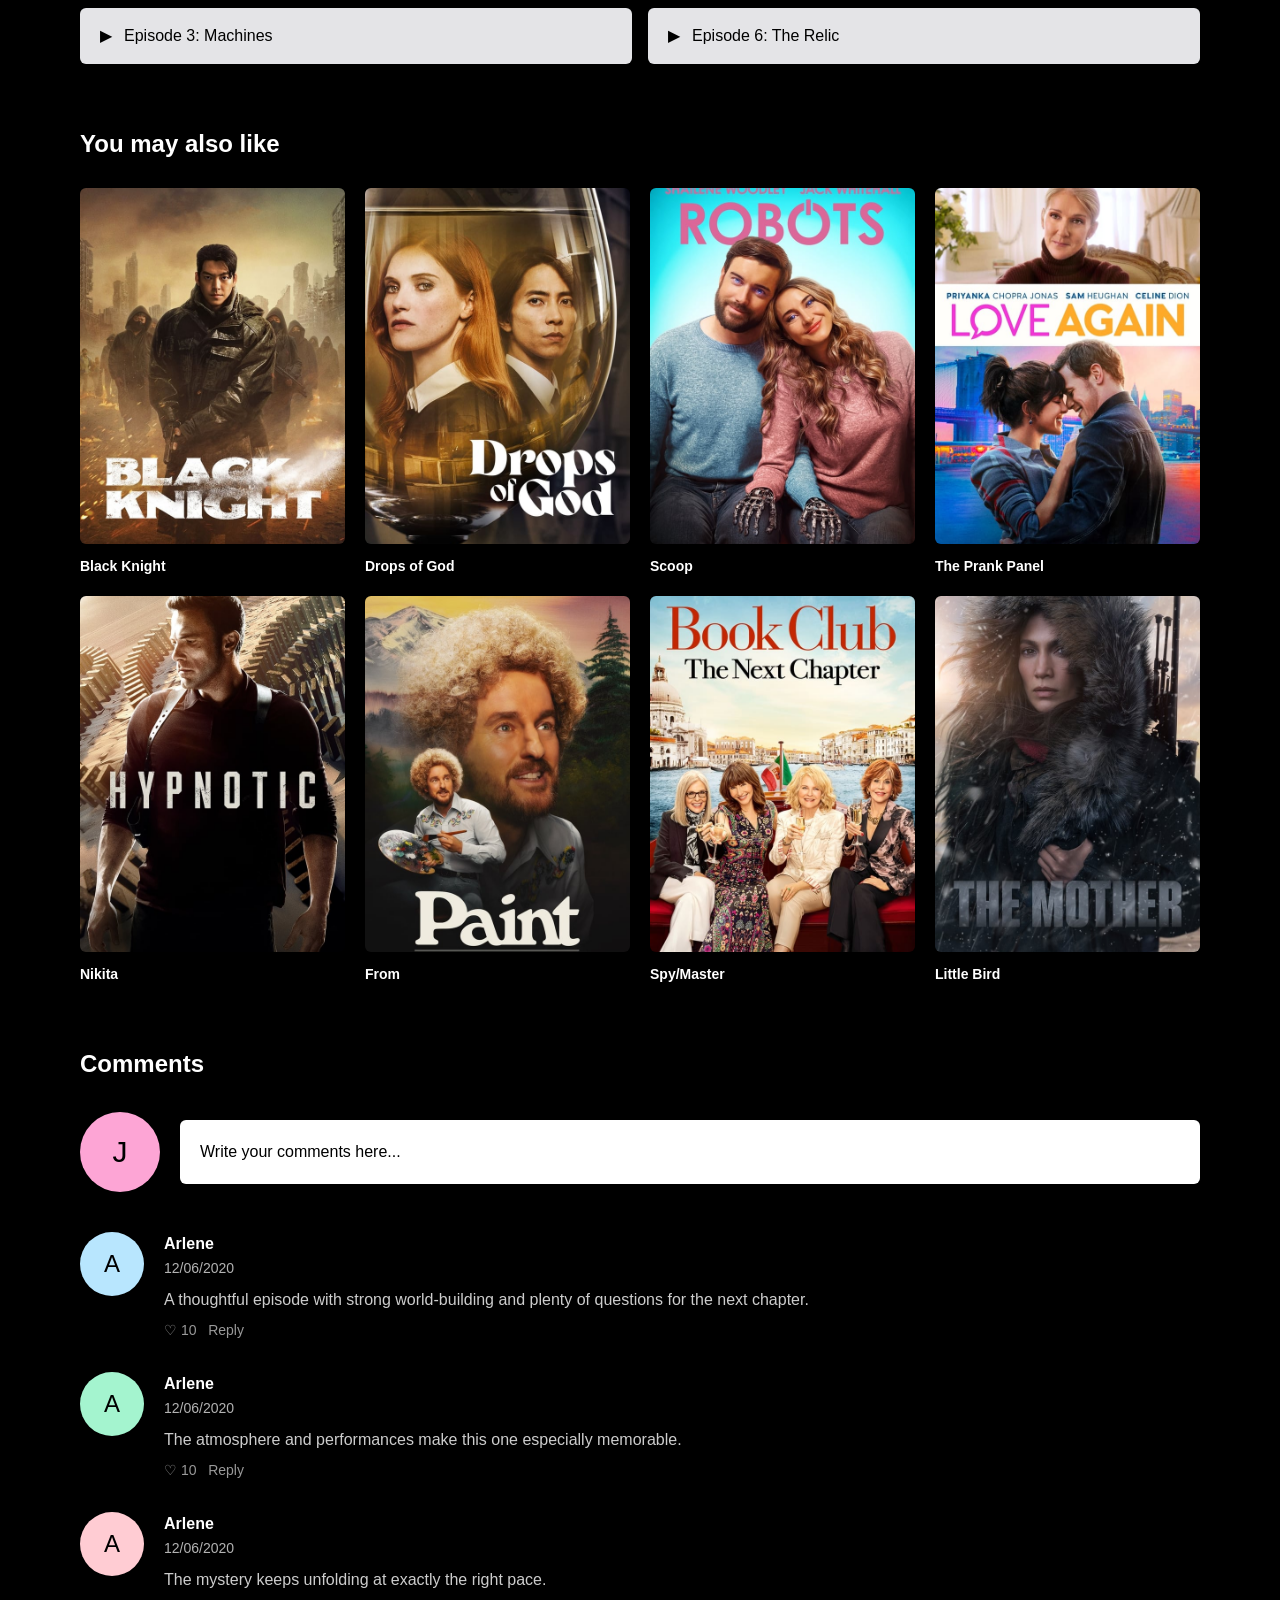
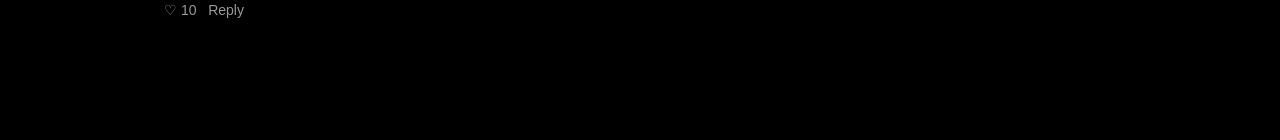
==== commit 9e40d02e: "Replace article tags on details page" ====
--- a/details.html
+++ b/details.html
@@ -7,7 +7,7 @@
       name="description"
       content="Silo series details, episodes, recommendations, and comments."
     />
-    <title>Silo | Reelbox</title>
+    <title>movie-website</title>
     <link href="src/output.css" rel="stylesheet" />
   </head>
   <body class="min-h-screen bg-black font-poppins text-white">
@@ -15,7 +15,6 @@
       <nav
         class="mx-auto flex max-w-[1440px] flex-wrap items-center gap-5 px-5 py-5 lg:flex-nowrap lg:gap-9 lg:px-20"
       >
-       
         <div class="flex gap-4 text-sm text-white/80">
           <a href="index.html#home">Home</a>
           <a href="index.html#genre">Genre</a>
@@ -193,71 +192,71 @@
         <h2 id="related-heading" class="mb-7 text-2xl font-bold">
           You may also like
         </h2>
-        <div class="grid grid-cols-2 gap-5 sm:grid-cols-4 lg:grid-cols-8">
-          <article>
+        <div class="grid grid-cols-2 gap-5 sm:grid-cols-4 lg:grid-cols-4">
+          <div>
             <img
               src="image/h2.jpg"
               alt="Black Knight"
               class="aspect-[256/344] w-full rounded-md object-cover"
             />
             <h3 class="mt-3 text-sm font-semibold">Black Knight</h3>
-          </article>
-          <article>
+          </div>
+          <div>
             <img
               src="image/h3.jpg"
               alt="Drops of God"
               class="aspect-[256/344] w-full rounded-md object-cover"
             />
             <h3 class="mt-3 text-sm font-semibold">Drops of God</h3>
-          </article>
-          <article>
+          </div>
+          <div>
             <img
               src="image/i1.jpg"
               alt="Scoop"
               class="aspect-[256/344] w-full rounded-md object-cover"
             />
             <h3 class="mt-3 text-sm font-semibold">Scoop</h3>
-          </article>
-          <article>
+          </div>
+          <div>
             <img
               src="image/i2.jpg"
               alt="The Prank Panel"
               class="aspect-[256/344] w-full rounded-md object-cover"
             />
             <h3 class="mt-3 text-sm font-semibold">The Prank Panel</h3>
-          </article>
-          <article>
+          </div>
+          <div>
             <img
               src="image/i3.jpg"
               alt="Nikita"
               class="aspect-[256/344] w-full rounded-md object-cover"
             />
             <h3 class="mt-3 text-sm font-semibold">Nikita</h3>
-          </article>
-          <article>
+          </div>
+          <div>
             <img
               src="image/i4.jpg"
               alt="From"
               class="aspect-[256/344] w-full rounded-md object-cover"
             />
             <h3 class="mt-3 text-sm font-semibold">From</h3>
-          </article>
-          <article>
+          </div>
+          <div>
             <img
               src="image/i5.jpg"
               alt="Spy Master"
               class="aspect-[256/344] w-full rounded-md object-cover"
             />
             <h3 class="mt-3 text-sm font-semibold">Spy/Master</h3>
-          </article>
-          <article>
+          </div>
+          <div>
             <img
               src="image/i6.jpg"
               alt="Little Bird"
               class="aspect-[256/344] w-full rounded-md object-cover"
             />
             <h3 class="mt-3 text-sm font-semibold">Little Bird</h3>
-          </article>
+          </div>
         </div>
       </section>
 
@@ -282,7 +281,7 @@
           />
         </form>
         <div class="space-y-8">
-          <article class="flex gap-5">
+          <div class="flex gap-5">
             <div
               class="grid size-16 shrink-0 place-items-center rounded-full bg-sky-200 text-2xl text-black"
             >
@@ -297,8 +296,8 @@
               </p>
               <div class="mt-2 text-sm text-white/60">♡ 10 &nbsp; Reply</div>
             </div>
-          </article>
-          <article class="flex gap-5">
+          </div>
+          <div class="flex gap-5">
             <div
               class="grid size-16 shrink-0 place-items-center rounded-full bg-emerald-200 text-2xl text-black"
             >
@@ -313,8 +312,8 @@
               </p>
               <div class="mt-2 text-sm text-white/60">♡ 10 &nbsp; Reply</div>
             </div>
-          </article>
-          <article class="flex gap-5">
+          </div>
+          <div class="flex gap-5">
             <div
               class="grid size-16 shrink-0 place-items-center rounded-full bg-rose-200 text-2xl text-black"
             >
@@ -328,7 +327,7 @@
               </p>
               <div class="mt-2 text-sm text-white/60">♡ 10 &nbsp; Reply</div>
             </div>
-          </article>
+          </div>
         </div>
       </section>
     </main>
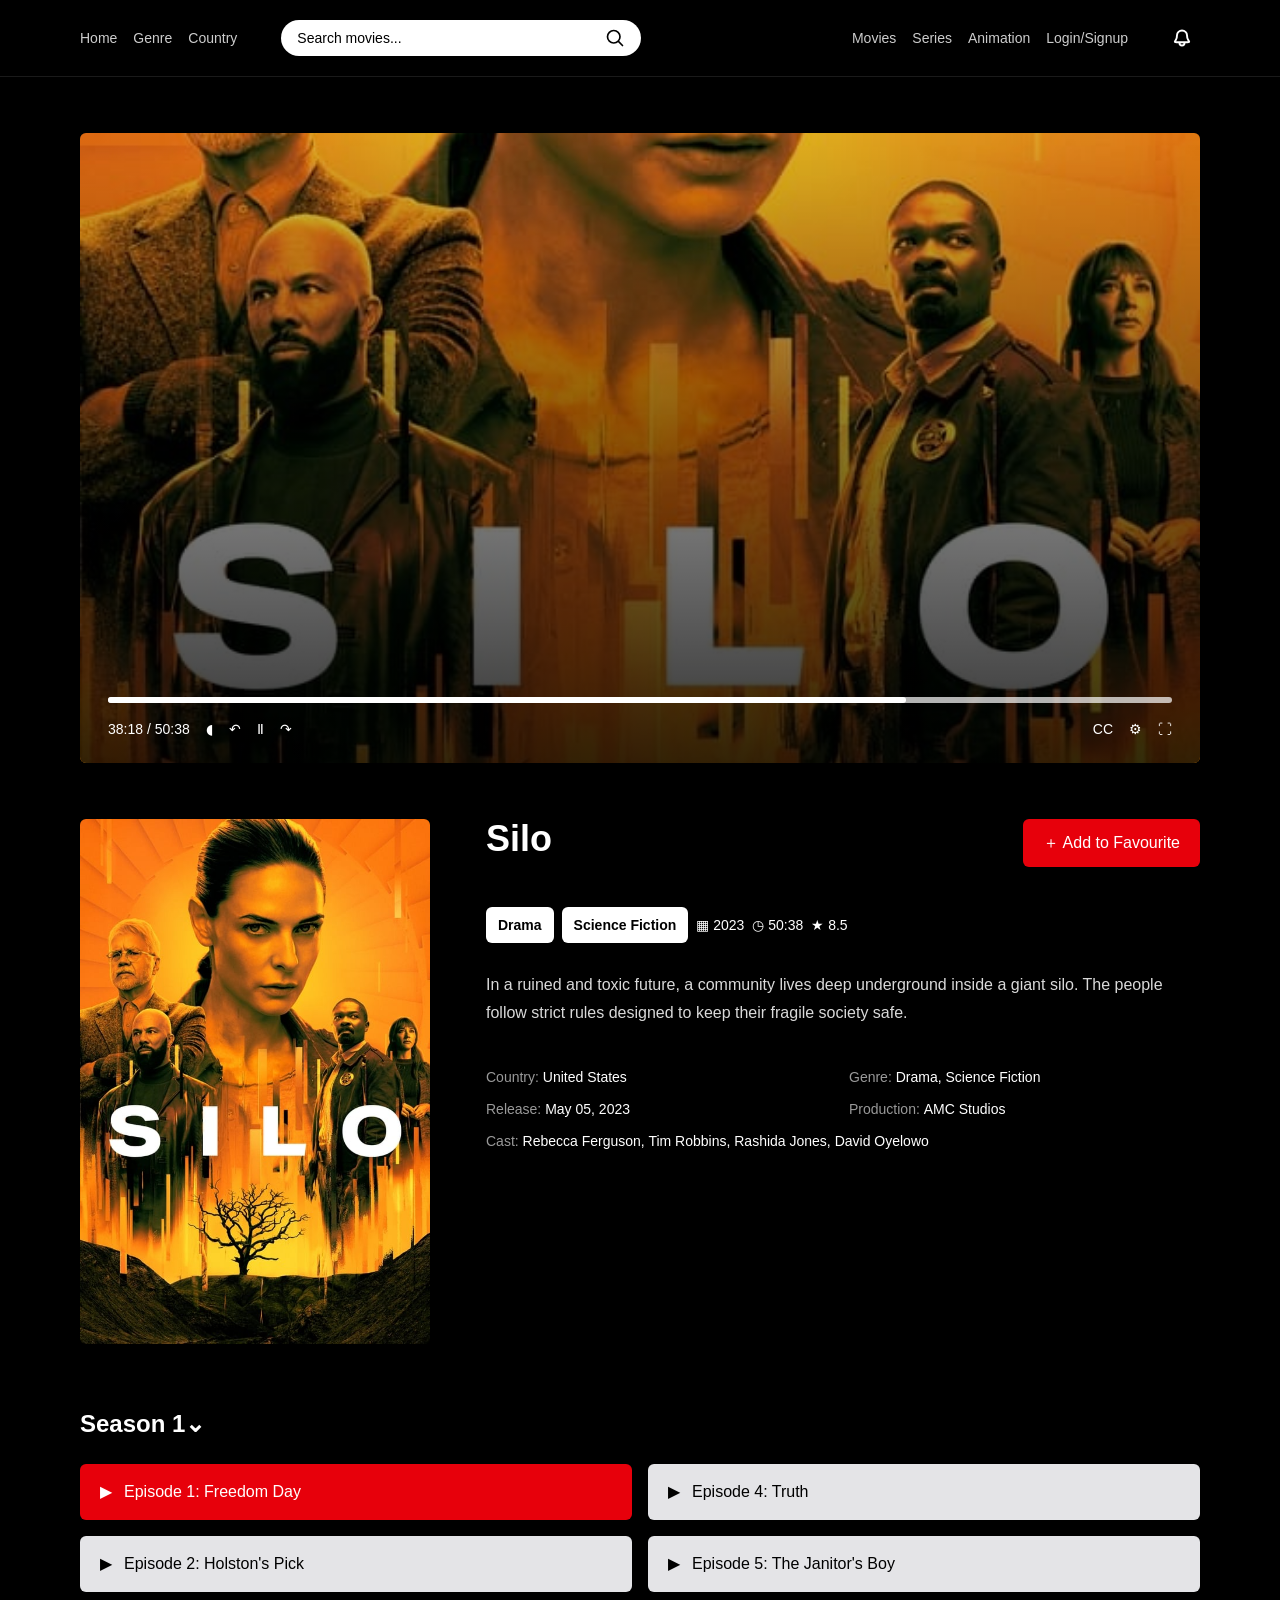
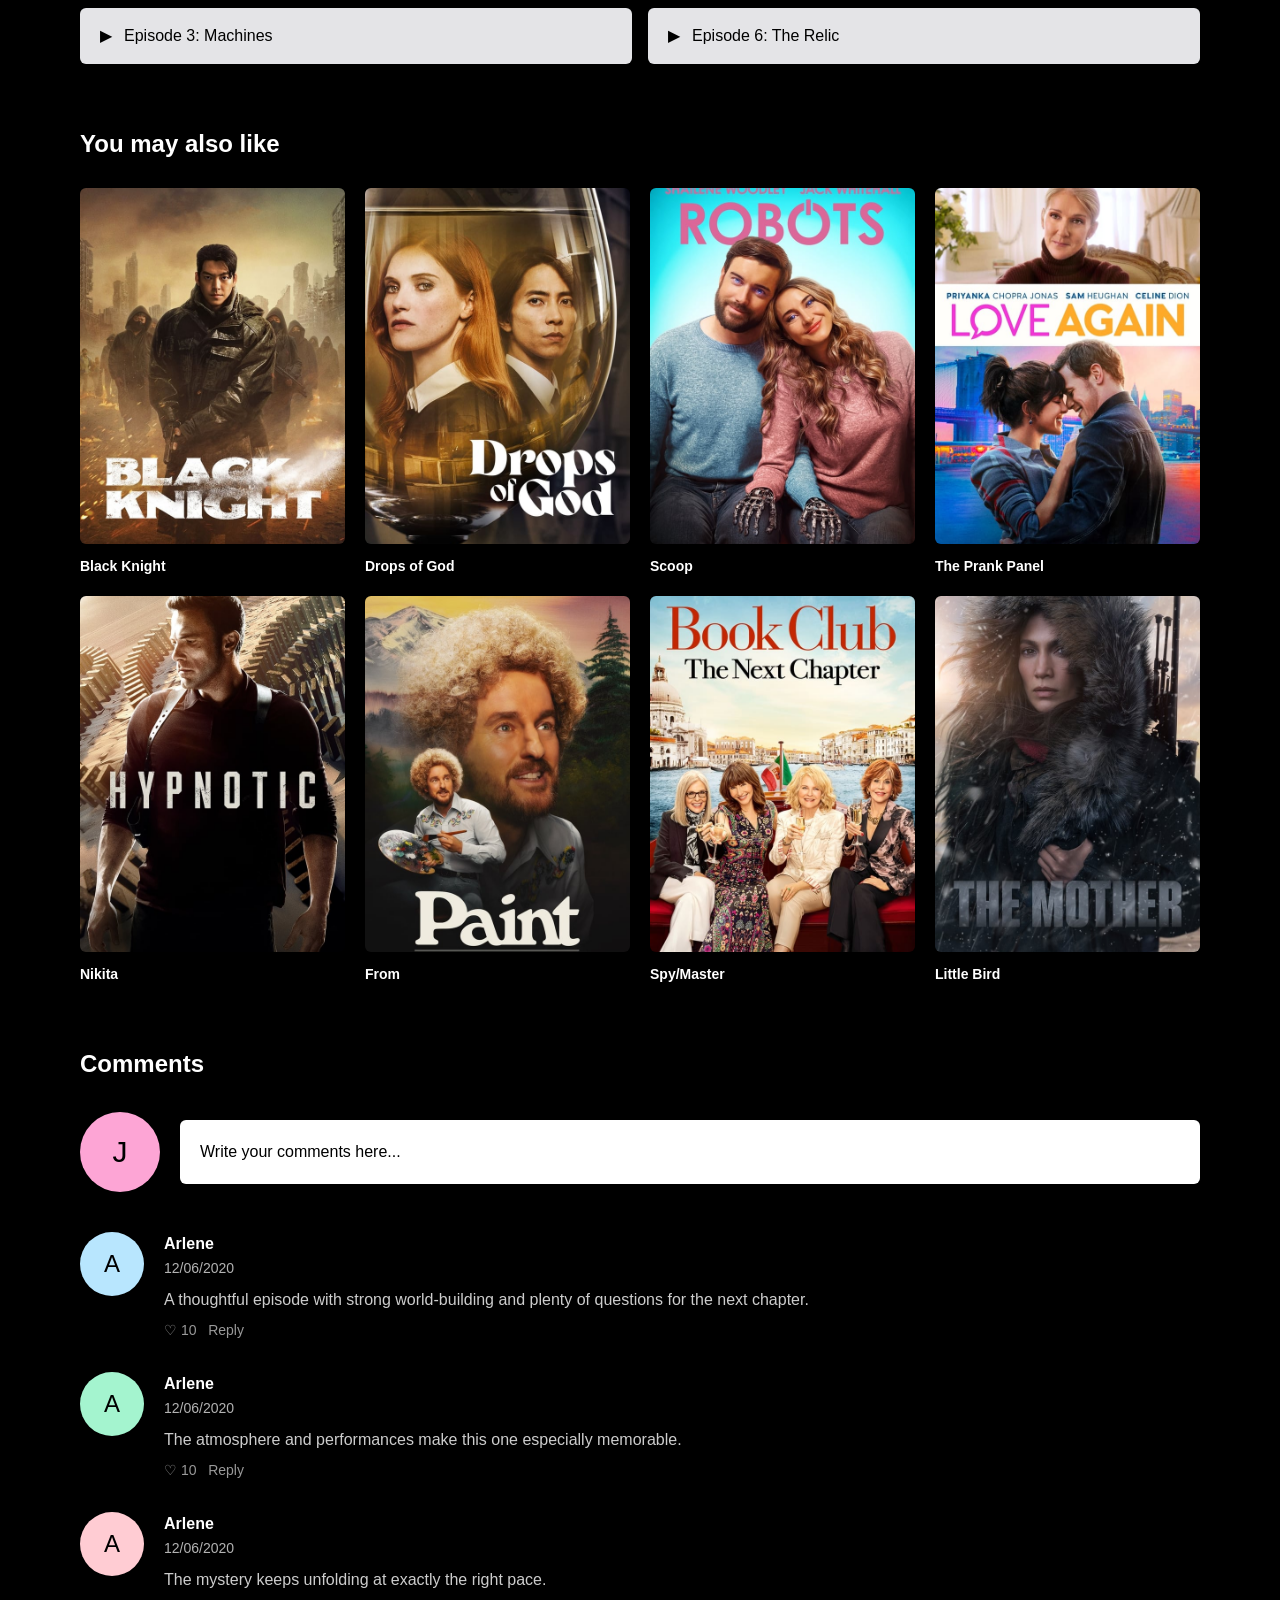
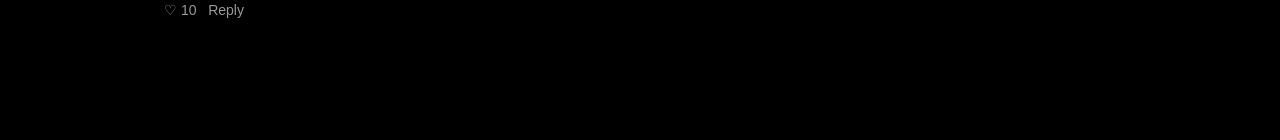
==== commit 0e8e65e7: "Update details player controls" ====
--- a/details.html
+++ b/details.html
@@ -67,13 +67,6 @@
               url(&quot;image/h1.jpg&quot;);
           "
         >
-          <button
-            type="button"
-            aria-label="Picture in picture"
-            class="absolute right-5 top-5 rounded border border-white/70 px-3 py-2"
-          >
-            ▣
-          </button>
           <div class="absolute inset-x-7 bottom-6">
             <div class="h-1.5 rounded-full bg-white/70">
               <div class="h-full w-3/4 rounded-full bg-white"></div>
